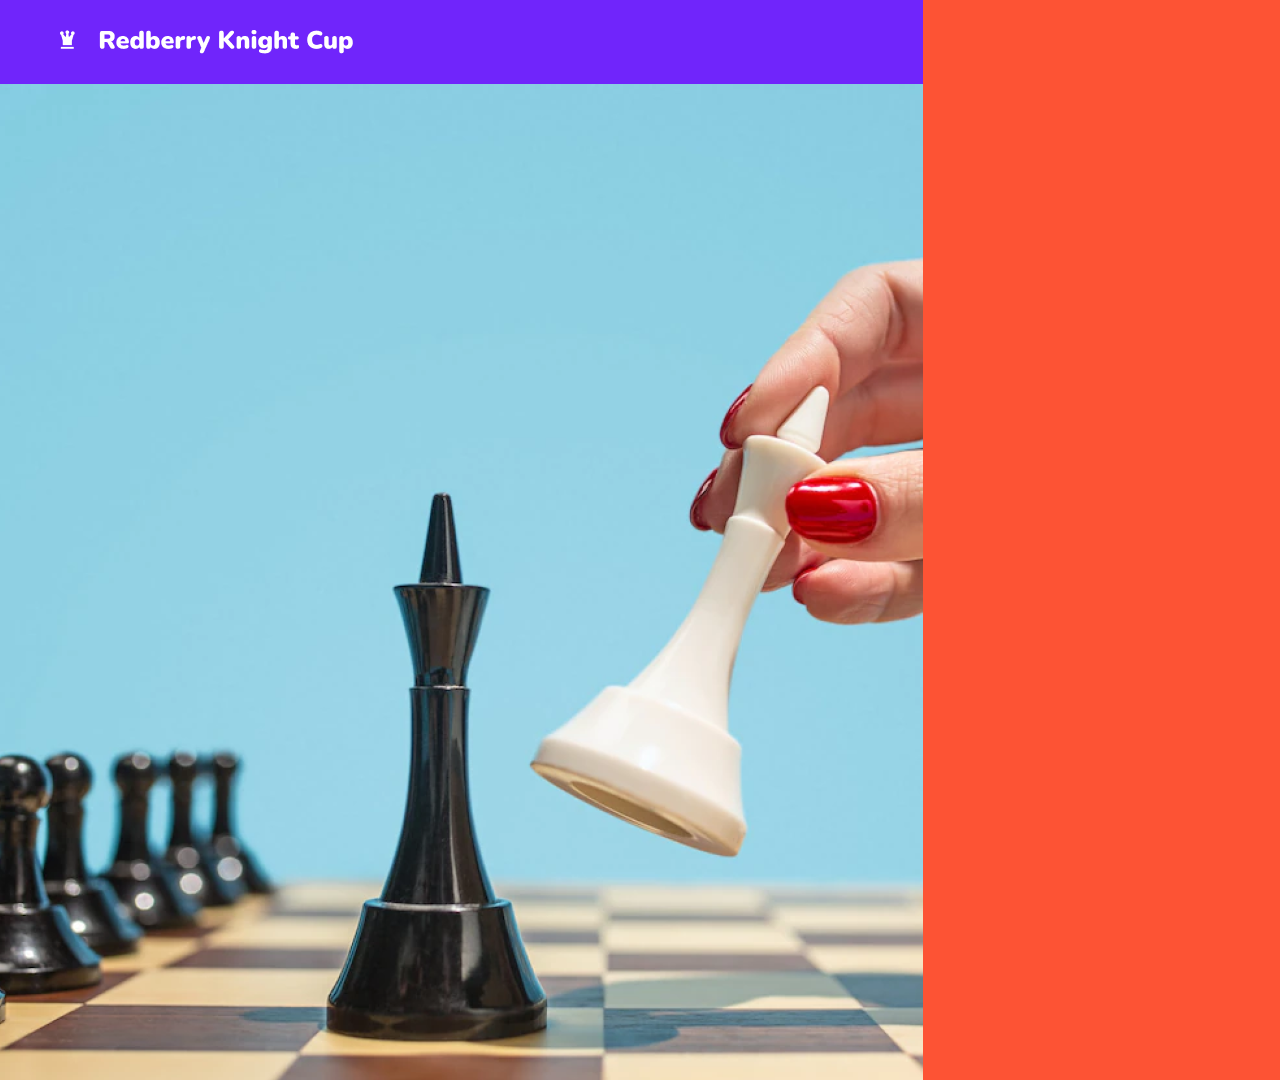
==== index.html @ c6a2573e "first commit" ====
<!DOCTYPE html>
<html lang="en">
<head>
    <meta charset="UTF-8">
    <meta http-equiv="X-UA-Compatible" content="IE=edge">
    <meta name="viewport" content="width=device-width, initial-scale=1.0">
    <link rel="stylesheet" href="main.css">
    <title>Training</title>
</head>

<body>
    <header>
        <img src="images/Vector.png" class="header1">
        <img src="images/Redberry Knight Cup.png" class="header2">
    </header>

    <div class="left-rectangle">

    </div>
    <div class="right-rectangle">
        <div class="wraper">

        </div>
    </div>


  
    <script src="main.js"></script>
</body>
</html>
---- main.css ----
/**/
@import url('https://fonts.googleapis.com/css2?family=Open+Sans:wght@300;400;500;600;700;800&display=swap');
@import url('https://fonts.googleapis.com/css2?family=Nunito:wght@200;300;400;500;800;900&display=swap');


*{
    margin: 0;
    padding: 0;
    box-sizing: border-box;
}

body{
    position: relative;
    background-color: rebeccapurple;
}



/* Header =============================*/
header{
    position: absolute;
    width: 923px;
    height: 84px;
    left: 0px;
    top: 0px;
    background: #7025FB;
}
.header1{
    position: relative;
    left: 60px;
    top: 25px;
}
.header2{
    position: relative;
    left: 80px;
    top: 30px;
}

/* left side ==========================*/
.left-rectangle{
    position: absolute;
    width: 923px;
    height: 996px;
    left: 0px;
    top: 84px;
    background: url(images/Landing\ page-\ scrolling\ photo.png);
}

/* right side =========================*/
.right-rectangle{
    position: absolute;
    width: 997px;
    height: 1080px;
    left: 923px;
    top: 0px;
    background: #FD5334;

}
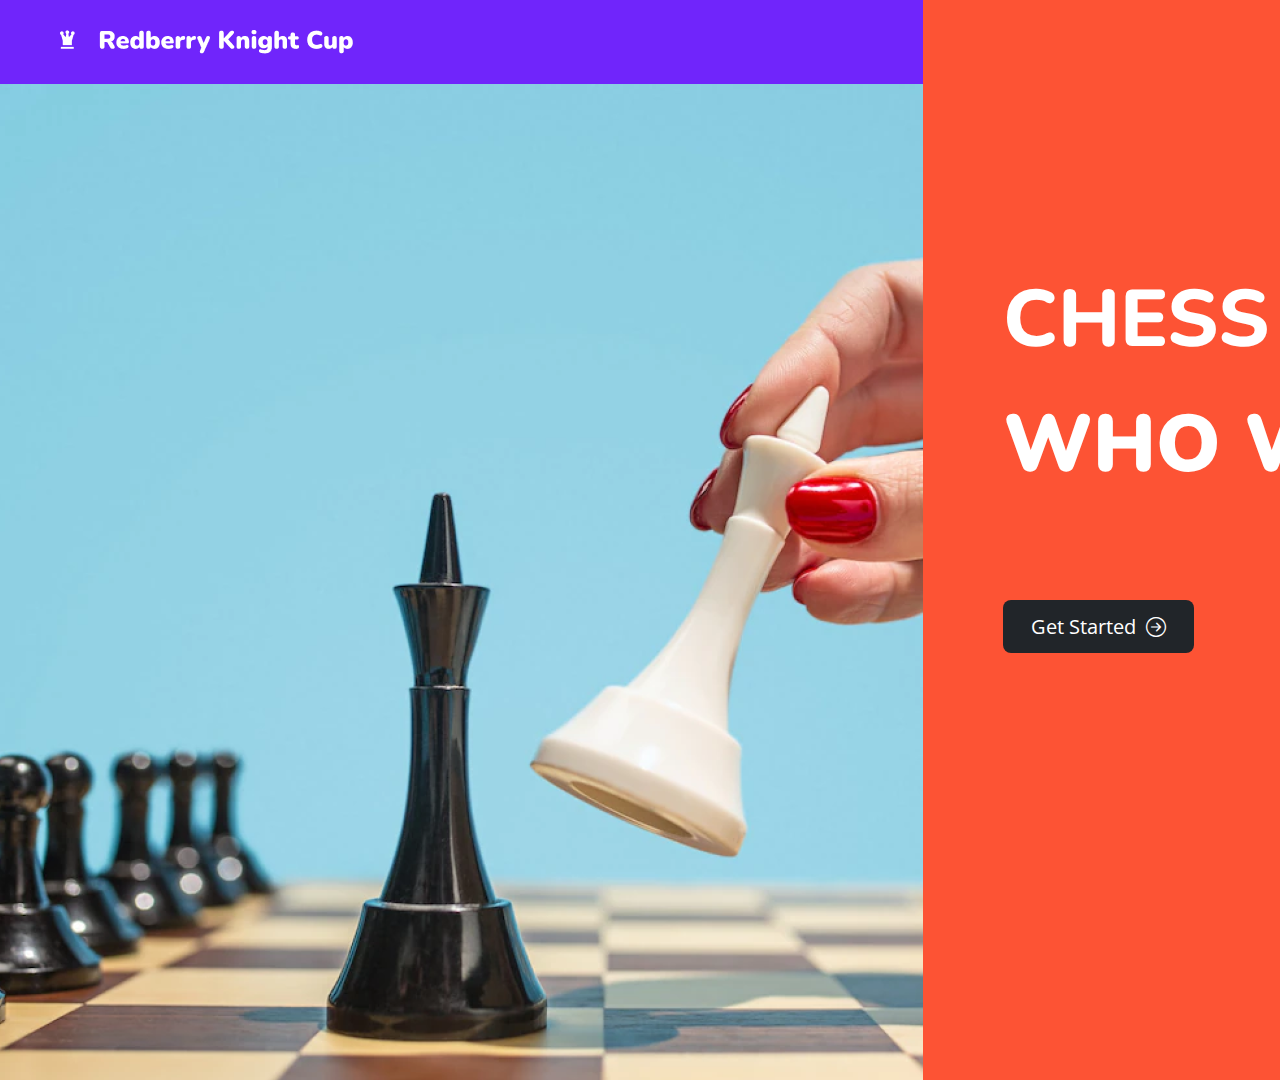
==== commit 923c380a: "2" ====
--- a/index.html
+++ b/index.html
@@ -4,27 +4,28 @@
     <meta charset="UTF-8">
     <meta http-equiv="X-UA-Compatible" content="IE=edge">
     <meta name="viewport" content="width=device-width, initial-scale=1.0">
+    <link rel="stylesheet" href="https://cdn.jsdelivr.net/npm/bootstrap-icons@1.8.3/font/bootstrap-icons.css">
     <link rel="stylesheet" href="main.css">
-    <title>Training</title>
+    <title>Redberry Knight Cup-landing</title>
 </head>
 
+<!--1st page:Redberry Knight Cup- landing-->>
 <body>
     <header>
         <img src="images/Vector.png" class="header1">
         <img src="images/Redberry Knight Cup.png" class="header2">
     </header>
 
-    <div class="left-rectangle">
-
-    </div>
-    <div class="right-rectangle">
-        <div class="wraper">
-
-        </div>
+    <div class="page1-left-rectangle"></div>
+    <div class="page1-right-rectangle">
+        <div>chess says</div>
+        <div>a lot about</div>
+        <div>who we are</div>
+        <a href="pages/page2.html">
+        <button>Get Started<i class="bi bi-arrow-right-circle"></i></button>
+        </a>
     </div>
 
-
-  
     <script src="main.js"></script>
 </body>
 </html>--- a/main.css
+++ b/main.css
@@ -1,7 +1,6 @@
 /**/
 @import url('https://fonts.googleapis.com/css2?family=Open+Sans:wght@300;400;500;600;700;800&display=swap');
 @import url('https://fonts.googleapis.com/css2?family=Nunito:wght@200;300;400;500;800;900&display=swap');
-
 
 *{
     margin: 0;
@@ -15,8 +14,7 @@
 }
 
 
-
-/* Header =============================*/
+/* Header same for all pages============*/
 header{
     position: absolute;
     width: 923px;
@@ -36,8 +34,9 @@
     top: 30px;
 }
 
+/*1st page   ==========================*/
 /* left side ==========================*/
-.left-rectangle{
+.page1-left-rectangle{
     position: absolute;
     width: 923px;
     height: 996px;
@@ -46,19 +45,348 @@
     background: url(images/Landing\ page-\ scrolling\ photo.png);
 }
 
+
 /* right side =========================*/
-.right-rectangle{
+.page1-right-rectangle{
     position: absolute;
     width: 997px;
     height: 1080px;
     left: 923px;
     top: 0px;
     background: #FD5334;
-
-}
-
-
-
-
-
-
+    
+}
+/*text=>chess says */
+.page1-right-rectangle div:nth-child(1){
+    position: absolute;
+    left: 80px;
+    top: 265px;
+    width: 500px;
+    height: 110px;
+
+    font-family: 'Nunito';
+    font-style: normal;
+    font-weight: 800;
+    font-size: 80px;
+    line-height: 109px;
+    text-transform: uppercase;
+    color: #FFFFFF;
+}
+/*text=>a lot about */
+.page1-right-rectangle div:nth-child(2){
+    position: absolute;
+    top: 308px;
+    left: 600px;
+
+    font-family: 'Nunito';
+    font-style: normal;
+    font-weight: 700;
+    font-size: 20px;
+    line-height: 27px;
+    text-transform: uppercase;
+    color: #212529;
+}
+/*text=>who we are*/
+.page1-right-rectangle div:nth-child(3){
+    position: absolute;
+    width: 570px;
+    height: 109px;
+    left: 80px;
+    top: 390px;
+
+    font-family: 'Nunito';
+    font-style: normal;
+    font-weight: 900;
+    font-size: 80px;
+    line-height: 109px;
+    text-transform: uppercase;
+    color: #FFFFFF;
+}
+/*button*/
+.page1-right-rectangle button{
+    position: absolute;
+    display: flex;
+    flex-direction: row;
+    justify-content: center;
+    align-items: center;
+    gap: 10px;
+    width: 191px;
+    height: 53px;
+    top: 600px;
+    left: 80px;
+    background: #212529;
+    border: none;
+    outline: none;
+    border-radius: 8px;
+    cursor: pointer;
+
+    font-family: 'Open Sans';
+    font-style: normal;
+    font-weight: 400;
+    font-size: 20px;
+    line-height: 27px;
+    text-transform: capitalize;
+    color: #FFFFFF;
+}
+.page1-right-rectangle button:hover{
+    outline: 4px solid #C2A5F9CC;
+}
+
+
+
+/*2nd page ============================*/
+/*left side ==========================*/
+.page2-left-rectangle{
+    position: absolute;
+    width: 923px;
+    height: 996px;
+    left: 0px;
+    top: 84px;
+    background: url(images/unsplash_27LH_0jXKYI.png);
+}
+.page2-left-rectangle div:nth-child(1){
+    position: absolute;
+    width: 423px;
+    height: 83px;
+    left: 140px;
+    top: 250px;
+
+    font-family: 'Nunito';
+    font-style: italic;
+    font-weight: 800;
+    font-size: 26px;
+    line-height: 35px;
+    text-transform: uppercase;
+    color: #212529;
+}
+.page2-left-rectangle div:nth-child(2){
+    position: absolute;
+    width: 222px;
+    height: 33px;
+    left: 140px;
+    top: 355px;
+
+    font-family: 'Nunito';
+    font-style: italic;
+    font-weight: 500;
+    font-size: 24px;
+    line-height: 33px;
+    text-transform: uppercase;
+    color: #E5E6E8;
+}
+
+
+/* right side =========================*/
+.page2-right-rectangle{
+    position: absolute;
+    width: 997px;
+    height: 1080px;
+    left: 923px;
+    top: 0px;
+    background: #ffffff;
+    
+}
+/*start creating your account=========*/
+.page2-right-rectangle span{
+    position: relative;
+    top: 30px;
+    left: 50px;
+    font-family: 'Open Sans';
+    font-style: normal;
+    font-weight: 600;
+    font-size: 16px;
+    line-height: 150%;
+    text-transform: capitalize;
+    color: #212529;
+}
+
+/*personal information and  chess experience*/
+.wizard{
+    position: absolute;
+    top: 144px;
+    left: 50px;
+    width: 366px;
+    height: 65px;
+}
+.frame{
+    position: relative;
+    margin: 0 auto;
+    width: 262px;
+    height: 40px;
+    display: flex;
+    flex-direction: row;
+    justify-content: center;
+    align-items: center;
+    gap: 4px;
+}
+.frame1{
+    display: flex;
+    justify-content: center;
+    align-items: center;
+    width: 40px;
+    height: 40px;
+    background: #FFFFFF;
+    border: 1px solid #E5E6E8;
+    border-radius: 8px;
+
+    font-family: 'Open Sans';
+    font-style: normal;
+    font-weight: 700;
+    font-size: 18px;
+    line-height: 25px;
+    color: #212529;
+}
+.frame-line{
+    width: 174px;
+    height: 0px;
+    border: 1px solid rgba(185, 180, 196, 0.3);
+}
+.frame2{
+    display: flex;
+    justify-content: center;
+    align-items: center;
+    width: 40px;
+    height: 40px;
+    background: #FFFFFF;
+    border: 1px solid #E5E6E8;
+    border-radius: 8px;
+
+    font-family: 'Open Sans';
+    font-style: normal;
+    font-weight: 700;
+    font-size: 18px;
+    line-height: 25px;
+    color: #95939A;
+}
+.wizard span:nth-child(2){
+    position: absolute;
+    width: 158px;
+    height: 24px;
+    left: 0px;
+    top: 44px;
+
+    font-family: 'Open Sans';
+    font-style: normal;
+    font-weight: 400;
+    font-size: 16px;
+    line-height: 150%;
+    color: #000000;
+}
+.wizard span:nth-child(3){
+    position: absolute;
+    width: 131px;
+    height: 24px;
+    left: 235px;
+    top: 44px;
+
+    font-family: 'Open Sans';
+    font-style: normal;
+    font-weight: 400;
+    font-size: 16px;
+    line-height: 150%;
+    color: #000000;
+}
+
+/*personal information & basic information text*/
+.P-information{
+    position: absolute;
+    width: 330px;
+    height: 48px;
+    left: 50px;
+    top: 324px;
+
+    font-family: 'Open Sans';
+    font-style: normal;
+    font-weight: 600;
+    font-size: 32px;
+    line-height: 150%;
+    color: #000000;
+}
+.B-information{
+    position: absolute;
+    width: 205px;
+    height: 21px;
+    left: 50px;
+    top: 375px;
+
+    font-family: 'Open Sans';
+    font-style: normal;
+    font-weight: 600;
+    font-size: 14px;
+    line-height: 150%;
+    text-transform: capitalize;
+    color: #95939A;
+}
+
+/*personal informations inputs field*/
+.P-information-inputs{
+    position: absolute;
+    display: flex;
+    flex-direction: column;
+    align-items: flex-start;
+    gap: 40px;
+    width: 775px;
+    height: 304px;
+    left: 50px;
+    top: 481px;
+}
+.P-information-inputs input{
+    position: relative;
+    margin: 0 auto;
+    padding: 8px 16px;
+    width: 100%;
+    height: 46px;
+    border: none;
+    border-radius: 5px;
+
+    font-family: 'Open Sans';
+    font-style: normal;
+    font-weight: 400;
+    font-size: 20px;
+    line-height: 150%;
+    color: #212529;
+}
+
+/*back and next buttons*/
+.back-BTN{
+    position: absolute;
+    width: 93px;
+    height: 53px;
+    left: 50px;
+    top: 873px;
+    border: 1px solid #212529;
+    border-radius: 8px;
+
+    font-family: 'Open Sans';
+    font-style: normal;
+    font-weight: 400;
+    font-size: 20px;
+    line-height: 27px;
+    text-transform: capitalize;
+    color: #212529;
+    cursor: pointer;
+
+}
+.next-BTN{
+    position: absolute;
+    display: flex;
+    flex-direction: row;
+    justify-content: center;
+    align-items: center;
+    gap: 13px;
+    width: 128px;
+    height: 53px;
+    right: 175px;
+    top: 873px;
+    background: #212529;
+    border-radius: 8px;
+    cursor: pointer;
+
+    font-family: 'Open Sans';
+    font-style: normal;
+    font-weight: 400;
+    font-size: 20px;
+    line-height: 27px;
+    text-transform: capitalize;
+    color: #FFFFFF;
+}